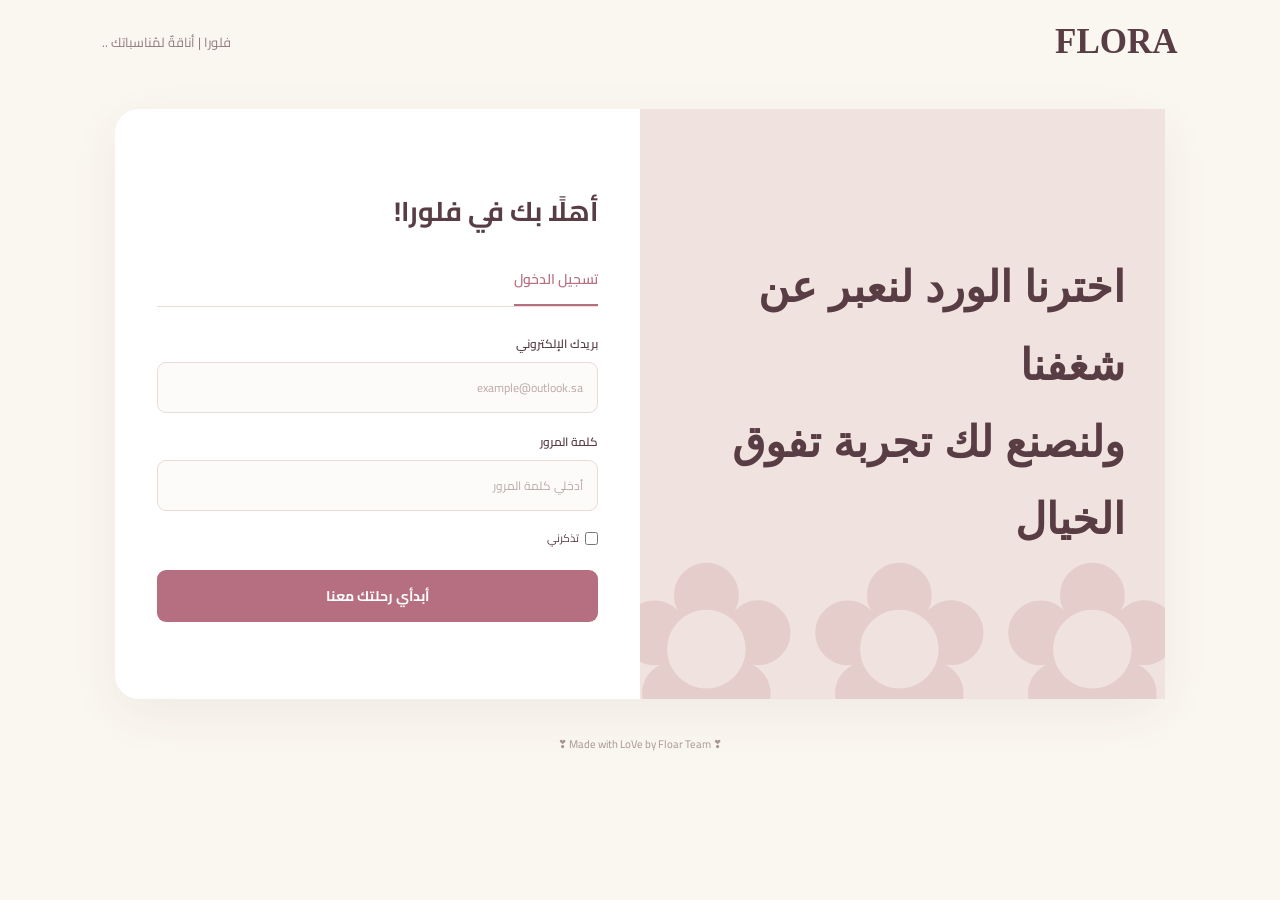
==== index.html @ fcadb59a "Add files via upload" ====
<!DOCTYPE html>
<html lang="ar" dir="rtl">
<head>
    <meta charset="UTF-8">
    <meta name="viewport" content="width=device-width, initial-scale=1.0">
    <title>Flora </title>

    <link rel="preconnect" href="https://fonts.googleapis.com">
    <link href="https://fonts.googleapis.com/css2?family=Cairo:wght@400;500;600;700;800&display=swap" rel="stylesheet">

    <style>
        * {
            margin: 0;
            padding: 0;
            box-sizing: border-box;
        }

        :root {
            --cream: #faf6f0;
            --pink: #b66f80;
            --dark: #593d45;
            --muted: #927b7d;
            --border: #eadbd7;
        }

        body {
            font-family: 'Cairo', sans-serif;
            background: var(--cream);
            color: var(--dark);
           
        }

        /* Navigation */
        .navbar {
            display: flex;
            justify-content: space-between;
            align-items: center;
            padding: 22px 8%;
        }

        .logo {
            font-family: Georgia, serif;
            font-size: 35px;
            font-weight: bold;
            color: var(--dark);
            direction: ltr;
        }

        .logo span {
            color: var(--pink);
        }

        .nav-note {
            color: var(--muted);
            font-size: 13px;
        }

        /* Main layout */
        .container {
            width: 85%;
            max-width: 1050px;
            min-height: 590px;
            margin: 25px auto 35px;
            display: grid;
            grid-template-columns: 1fr 1fr;
            background: white;
            border-radius: 24px;
            box-shadow: 0 15px 50px #593d4510;
        }

        /* Welcome side */
        .welcome {
            background: #f0e2df;
            padding: 55px 40px;
            display: flex;
            flex-direction: column;
            justify-content: center;
            position: relative;
            overflow: hidden;
        }

        .eyebrow {
            color: var(--pink);
            font-size: 11px;
            letter-spacing: 3px;
            direction: ltr;
            text-align: right;
        }

        .welcome h1 {
            font-family: 'IBM Plex Sans Arabic', sans-serif;
            font-size: 43px;
            line-height: 1.8;
            margin: 18px 0;
            color: var(--dark);
        }

        .welcome h1 span {
            color: var(--pink);
        }

        .welcome p {
            color: #80696c;
            font-size: 14px;
            line-height: 2.2;
            max-width: 300px;
        }

        .decorative-line {
            width: 65px;
            height: 2px;
            background: var(--pink);
            margin: 25px 0;
        }

        .flower-mark {
            position: absolute;
            bottom: -65px;
            left: -30px;
            font-family: Georgia, serif;
            font-size: 230px;
            line-height: 1;
            color: #d7b4b2;
            opacity: 0.45;
            pointer-events: none;
        }

        .welcome-small {
            position: absolute;
            bottom: 30px;
            right: 40px;
            font-size: 11px;
            color: #927b7d;
            letter-spacing: 1px;
        }

        /* Form side */
        .form-section {
            padding: 45px 42px;
            display: flex;
            flex-direction: column;
            justify-content: center;
        }

        .form-heading {
            margin-bottom: 25px;
        }

        .form-heading h2 {
            font-size: 27px;
            margin-bottom: 5px;
        }

        .form-heading p {
            color: var(--muted);
            font-size: 12px;
            line-height: 2;
        }

        .form-tabs {
            display: flex;
            gap: 25px;
            border-bottom: 1px solid var(--border);
            margin-bottom: 25px;
        }

        .tab {
            padding: 0 0 12px;
            font-family: inherit;
            font-size: 14px;
            font-weight: 600;
            color: #aa9999;
            border: none;
            border-bottom: 2px solid transparent;
            background: transparent;
            cursor: pointer;
        }

        .tab.active {
            color: var(--pink);
            border-bottom-color: var(--pink);
        }

        form {
            display: flex;
            flex-direction: column;
        }

        .field {
            display: flex;
            flex-direction: column;
            gap: 7px;
            margin-bottom: 17px;
        }

        .field label {
            font-size: 12px;
            font-weight: 600;
        }

        .field input {
            width: 100%;
            padding: 13px 14px;
            border: 1px solid var(--border);
            border-radius: 9px;
            background: #fdfbf9;
            font-family: inherit;
            font-size: 12px;
            outline: none;
            transition: border-color 0.3s;
        }

        .field input:focus {
            border-color: var(--pink);
        }

        .field input::placeholder {
            color: #b9a9a8;
        }

        .form-options {
            display: flex;
            align-items: center;
            justify-content: space-between;
            gap: 8px;
            font-size: 11px;
            margin: 0 0 22px;
        }

        .remember {
            display: flex;
            align-items: center;
            gap: 6px;
        }

        .remember input {
            accent-color: var(--pink);
        }

        .text-link {
            color: var(--pink);
            text-decoration: none;
        }

        .submit-btn {
            padding: 13px;
            border: none;
            border-radius: 9px;
            background: var(--pink);
            color: white;
            font-family: inherit;
            font-size: 14px;
            font-weight: 700;
            cursor: pointer;
            transition: background 0.3s;
        }

        .submit-btn:hover {
            background: #985568;
        }

        .bottom-note {
            text-align: center;
            color: var(--muted);
            font-size: 11px;
            margin-top: 20px;
            
        }

        footer {
            text-align: center;
            padding: 0 15px 20px;
            color: #a89591;
            font-size: 11px;
        }

        /* Mobile */
        @media (max-width: 760px) {
            .navbar {
                padding: 17px 6%;
            }

            .container {
                width: 91%;
                grid-template-columns: 1fr;
                margin: 10px auto 25px;
            }

            .welcome {
                padding: 30px 25px;
                min-height: 240px;
            }

            .welcome h1 {
                font-size: 32px;
                line-height: 1.6;
            }

            .welcome p {
                font-size: 12px;
            }

            .flower-mark {
                font-size: 140px;
                bottom: -45px;
            }

            .welcome-small {
                display: none;
            }

            .form-section {
                padding: 32px 24px;
            }

            .form-heading h2 {
                font-size: 24px;
            }
        }
    </style>
</head>

<body>
    <header class="navbar">
        <div class="logo">FLORA</div>
        <div class="nav-note">   فلورا | أناقةٌ لمُناسباتك ..</div>
    </header>
    <main class="container">
        <section class="welcome">    
      <h1>
    اخترنا الورد لنعبر عن شغفنا <br> ولنصنع لك تجربة تفوق الخيال<br>   
</h1>
            <div class="flower-mark">✿✿✿</div>
        </section>
        <section class="form-section">
            <div class="form-heading">
                <h2>أهلًا بك في فلورا!</h2>
            </div>
            <div class="form-tabs">
                <button type="button" class="tab active">
                    تسجيل الدخول
                </button>
            </div>
            <!-- Login form -->
            <form action="#" method="post">

                <div class="field">
                    <label for="email">بريدك الإلكتروني</label>
                    <input
                        type="email"
                        id="email"
                        name="email"
                        placeholder="example@outlook.sa"
                        required
                    >
                </div>
                <div class="field">
                    <label for="password">كلمة المرور</label>
                    <input
                        type="password"
                        id="password"
                        name="password"
                        placeholder="أدخلي كلمة المرور"
                        required
                    >
                </div>
                <div class="form-options">
                    <label class="remember">
                        <input type="checkbox" name="remember">
                        تذكرني
                    </label>
                   
                </div>
                <button type="submit" class="submit-btn">
                   أبدأي رحلتك معنا
                </button>

            </form>
        </section>
    </main>
    <footer>
        ❣ Made with LoVe by Floar Team ❣
    </footer>
</body>
</html>
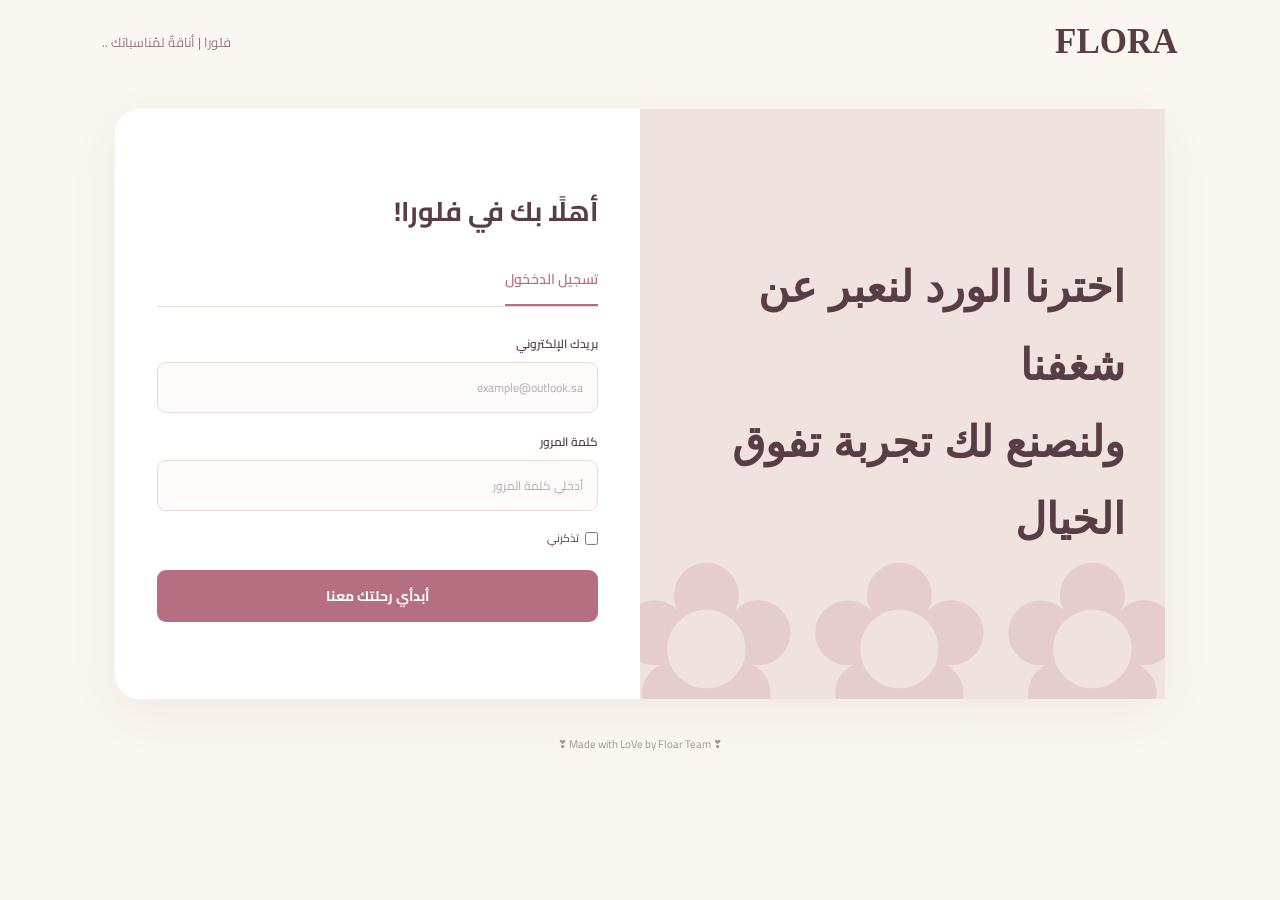
==== commit 88281ff0: "test" ====
--- a/index.html
+++ b/index.html
@@ -338,7 +338,7 @@
             </div>
             <div class="form-tabs">
                 <button type="button" class="tab active">
-                    تسجيل الدخول
+                    تسجيل الدخخول
                 </button>
             </div>
             <!-- Login form -->
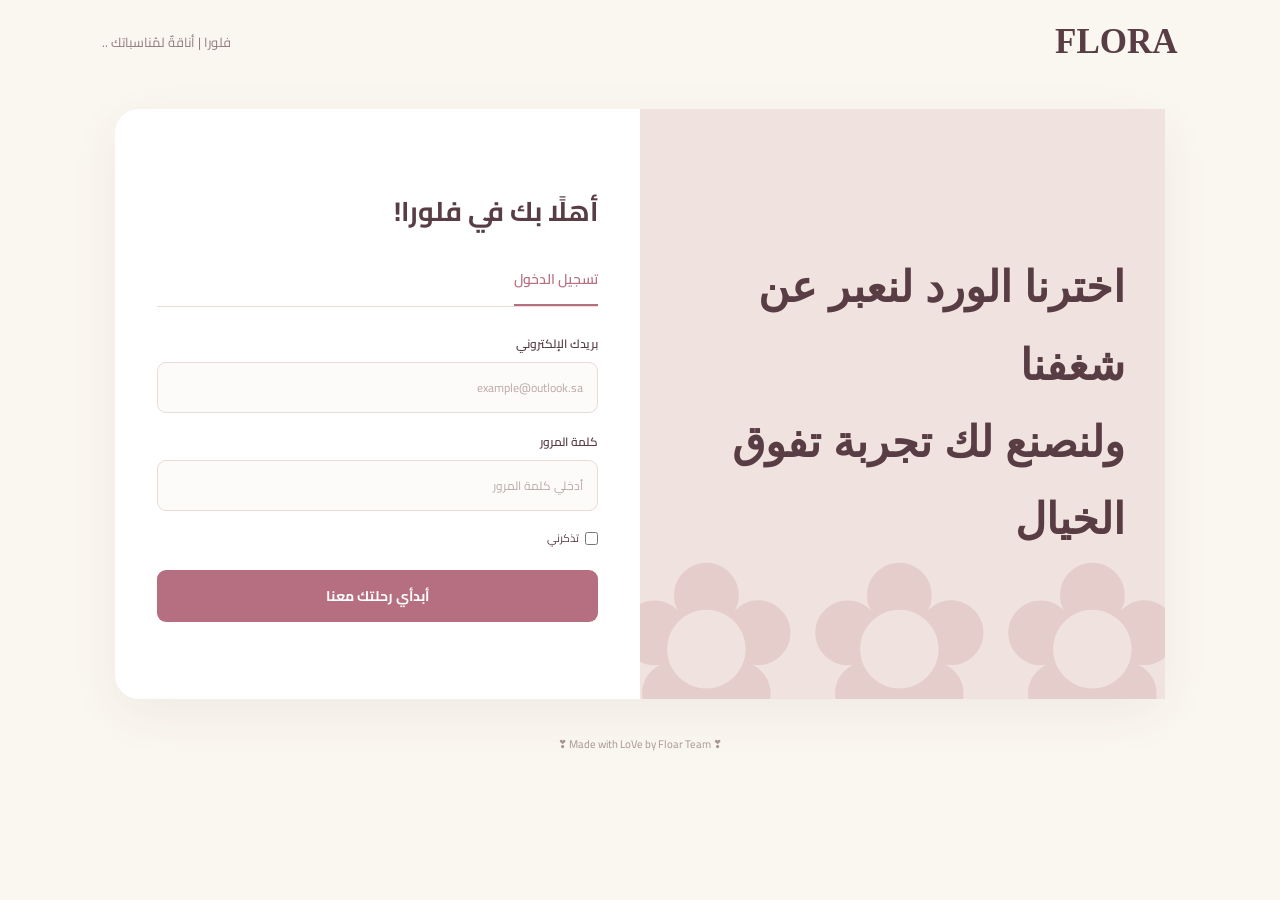
==== commit 31cb300e: "edit" ====
--- a/index.html
+++ b/index.html
@@ -338,7 +338,7 @@
             </div>
             <div class="form-tabs">
                 <button type="button" class="tab active">
-                    تسجيل الدخخول
+                    تسجيل الدخول
                 </button>
             </div>
             <!-- Login form -->
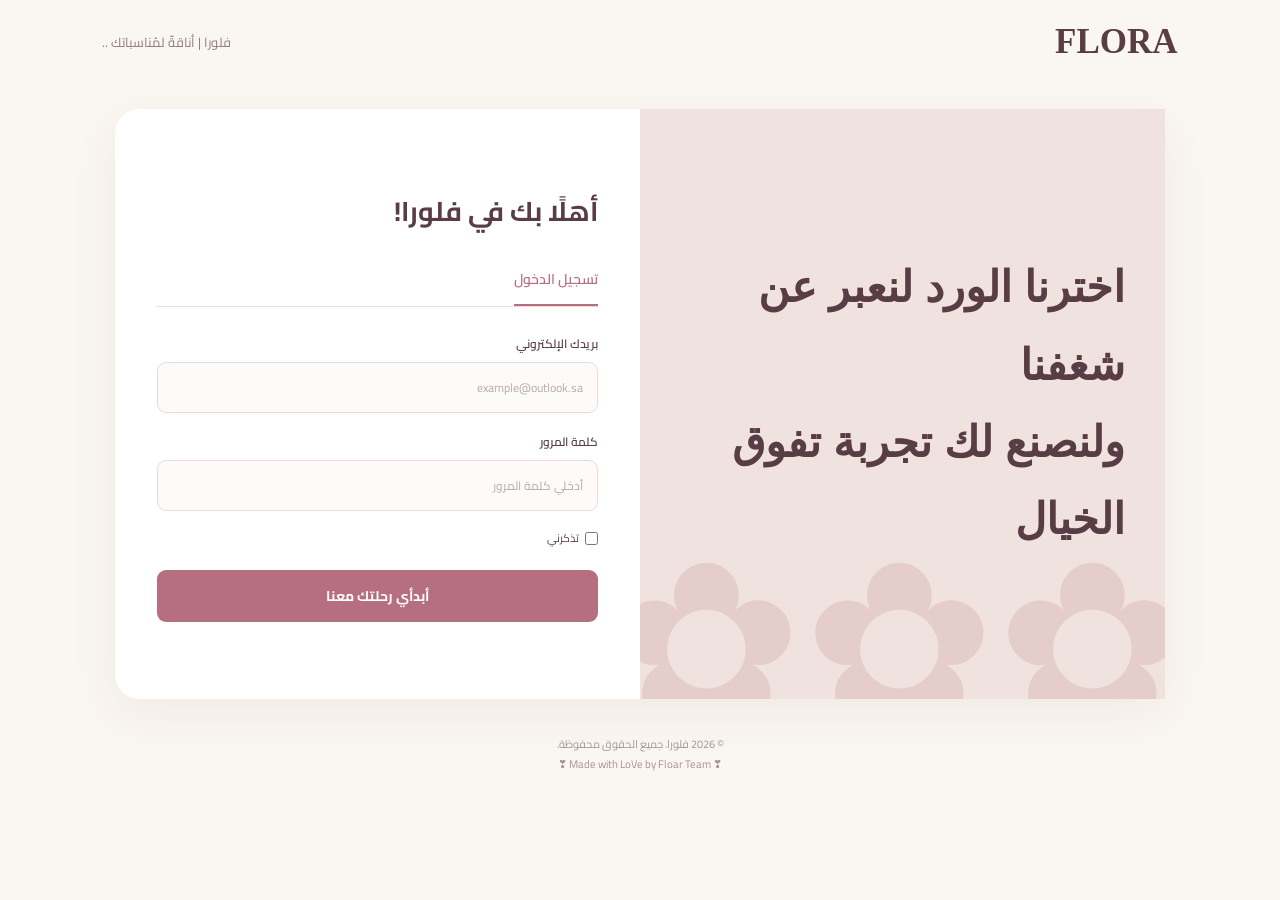
==== commit 97e852bf: "new footer" ====
--- a/index.html
+++ b/index.html
@@ -379,6 +379,8 @@
         </section>
     </main>
     <footer>
+            © 2026 فلورا. جميع الحقوق محفوظة.
+    <br>
         ❣ Made with LoVe by Floar Team ❣
     </footer>
 </body>
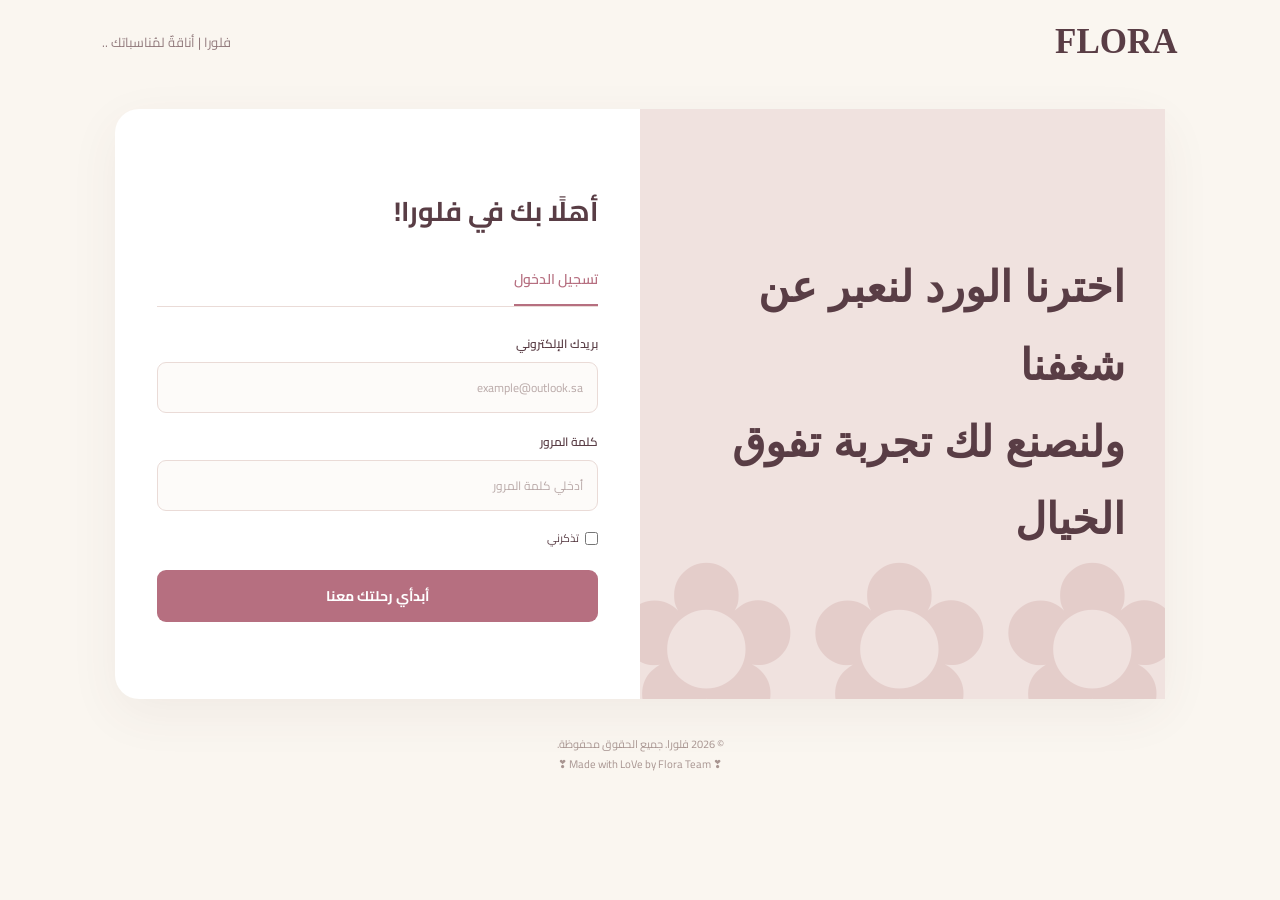
==== commit 3b38fdad: "a" ====
--- a/index.html
+++ b/index.html
@@ -381,7 +381,7 @@
     <footer>
             © 2026 فلورا. جميع الحقوق محفوظة.
     <br>
-        ❣ Made with LoVe by Floar Team ❣
+        ❣ Made with LoVe by Flora Team ❣
     </footer>
 </body>
 </html>
